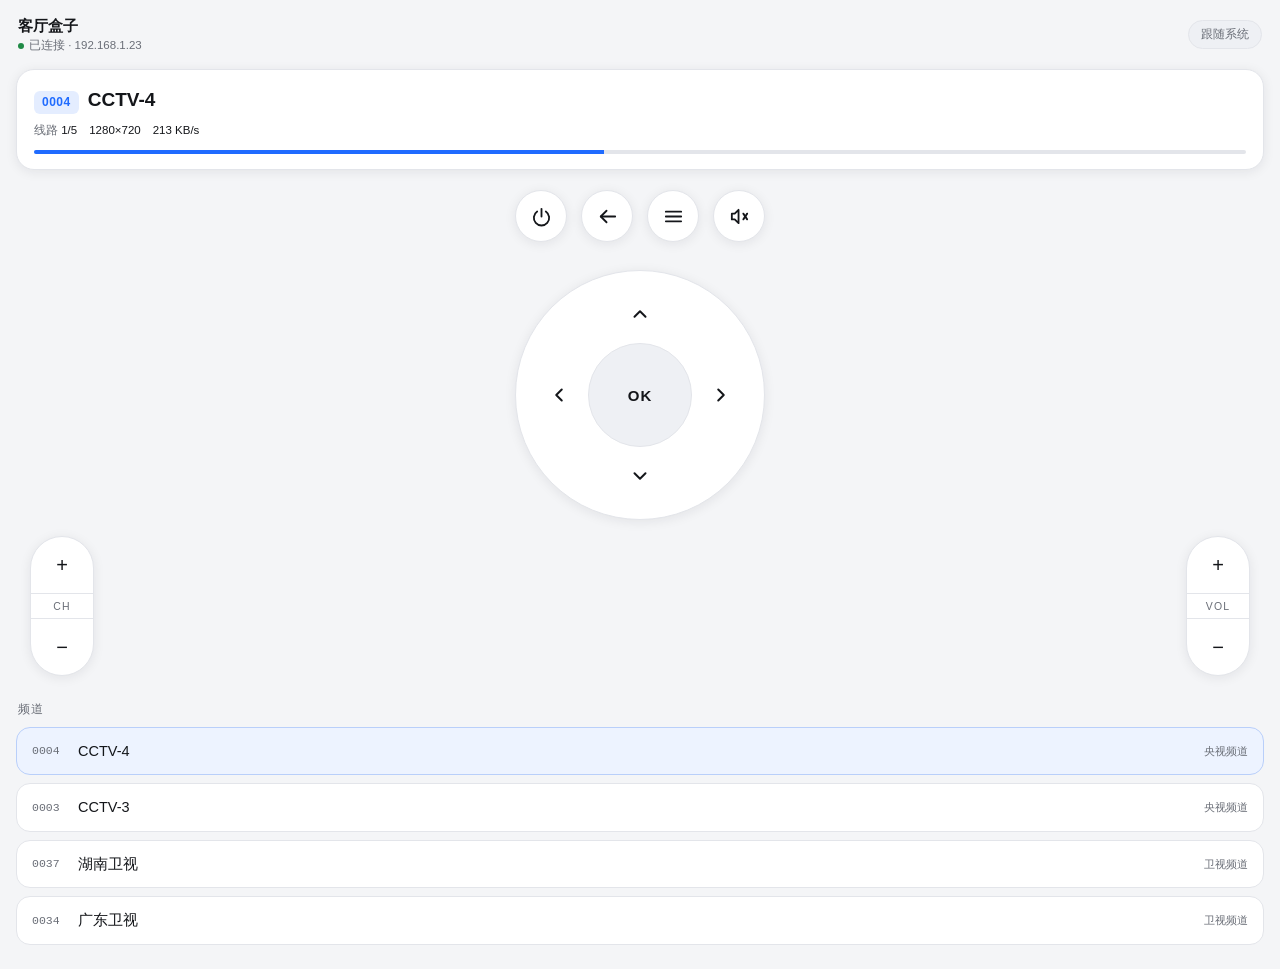
==== app/src/main/assets/remote/index.html @ 30838eb4 "fix: 修复有声音无画面 + 视频区点击收起/唤回面板" ====
<!DOCTYPE html>
<html lang="zh-CN">
<head>
<meta charset="utf-8">
<meta name="viewport" content="width=device-width,initial-scale=1,viewport-fit=cover">
<meta name="theme-color" content="#0B0B0C">
<title>MinTV 遥控</title>
<link rel="stylesheet" href="app.css">
<style>
  body{padding:0 0 calc(24px + env(safe-area-inset-bottom))}

  /* ---------- 顶栏 ---------- */
  .bar{display:flex;align-items:center;gap:10px;padding:14px 18px 10px}
  .bar .nm{font-size:15px;font-weight:600}
  .bar .st{display:flex;align-items:center;gap:5px;font-size:11.5px;color:var(--sub)}
  .bar .dot{width:6px;height:6px;border-radius:50%;background:var(--green)}
  .bar .theme{margin-left:auto;background:var(--card2);border:1px solid var(--line);
    color:var(--sub);border-radius:999px;padding:6px 12px;font-size:11.5px;font-family:inherit}

  /* ---------- 正在播放卡片 ---------- */
  .now{margin:4px 16px 18px;background:var(--card);border:1px solid var(--line);
    border-radius:18px;padding:15px 17px;box-shadow:var(--shadow)}
  .now .l1{display:flex;align-items:baseline;gap:9px}
  .now .no{font-size:12px;font-weight:700;letter-spacing:.5px;color:var(--blue);
    background:var(--blue-dim);padding:2px 8px;border-radius:6px}
  .now .cn{font-size:19px;font-weight:600}
  .now .meta{display:flex;gap:12px;margin-top:7px;font-size:11.5px;color:var(--sub)}
  .now .meta b{color:var(--text);font-weight:500}
  .now .bar2{height:4px;border-radius:2px;background:var(--line);margin-top:11px;overflow:hidden}
  .now .bar2 i{display:block;height:100%;background:var(--blue);width:47%}

  /* ---------- 圆形按钮通用 ---------- */
  .circle{background:var(--card);border:1px solid var(--line);border-radius:50%;
    display:flex;align-items:center;justify-content:center;color:var(--text);
    box-shadow:var(--shadow);transition:transform .09s ease, background .12s;
    -webkit-tap-highlight-color:transparent;padding:0}
  .circle:active{transform:scale(.93);background:var(--card2)}
  .circle svg{width:46%;height:46%;stroke:currentColor;fill:none;
    stroke-width:1.9;stroke-linecap:round;stroke-linejoin:round}

  /* 快捷行 */
  .quick{display:flex;gap:14px;justify-content:center;padding:2px 16px 6px}
  .quick .circle{width:52px;height:52px}

  /* ---------- 方向键 ---------- */
  .padwrap{display:flex;justify-content:center;margin:22px 0 10px}
  .pad{position:relative;width:250px;height:250px;border-radius:50%;
    background:var(--card);border:1px solid var(--line);box-shadow:var(--shadow)}
  .pad .dir{position:absolute;width:74px;height:74px;border:0;background:transparent;
    color:var(--text);display:flex;align-items:center;justify-content:center;padding:0;
    -webkit-tap-highlight-color:transparent;border-radius:22px}
  .pad .dir svg{width:22px;height:22px;stroke:currentColor;fill:none;
    stroke-width:2.2;stroke-linecap:round;stroke-linejoin:round}
  .pad .dir:active{background:var(--card2)}
  .pad .up{top:6px;left:50%;transform:translateX(-50%)}
  .pad .down{bottom:6px;left:50%;transform:translateX(-50%)}
  .pad .left{left:6px;top:50%;transform:translateY(-50%)}
  .pad .right{right:6px;top:50%;transform:translateY(-50%)}
  .pad .ok{position:absolute;left:50%;top:50%;transform:translate(-50%,-50%);
    width:104px;height:104px;border-radius:50%;border:1px solid var(--line);
    background:var(--card2);color:var(--text);font-size:15px;font-weight:600;
    letter-spacing:1px;font-family:inherit;-webkit-tap-highlight-color:transparent}
  .pad .ok:active{transform:translate(-50%,-50%) scale(.95);background:var(--active)}

  /* ---------- CH / VOL 长条 ---------- */
  .rockers{display:flex;justify-content:space-between;align-items:flex-end;
    padding:6px 30px 0}
  .rocker{width:64px;border-radius:34px;background:var(--card);
    border:1px solid var(--line);box-shadow:var(--shadow);overflow:hidden}
  .rocker button{width:100%;height:56px;border:0;background:transparent;color:var(--text);
    font-size:20px;font-family:inherit;-webkit-tap-highlight-color:transparent;
    display:flex;align-items:center;justify-content:center}
  .rocker button:active{background:var(--card2)}
  .rocker .lab{height:26px;display:flex;align-items:center;justify-content:center;
    font-size:10.5px;letter-spacing:1.2px;color:var(--sub);
    border-top:1px solid var(--line);border-bottom:1px solid var(--line)}

  /* ---------- 频道列表 ---------- */
  .list{display:flex;flex-direction:column;gap:8px;padding:0 16px;margin-top:6px}
  .row2{display:flex;align-items:center;gap:12px;background:var(--card);
    border:1px solid var(--line);border-radius:14px;padding:12px 15px;font-size:14.5px}
  .row2.on{border-color:var(--active-line);background:var(--active)}
  .row2 .n{font-size:11.5px;color:var(--sub);min-width:34px;font-family:ui-monospace,Menlo,monospace}
  .row2 .g{margin-left:auto;font-size:11px;color:var(--sub)}
</style>
</head>
<body>

<div class="bar">
  <div>
    <div class="nm">客厅盒子</div>
    <div class="st"><span class="dot"></span>已连接 · 192.168.1.23</div>
  </div>
  <button class="theme" data-theme-btn onclick="MintvTheme.cycle()">跟随系统</button>
</div>

<div class="now">
  <div class="l1">
    <span class="no">0004</span>
    <span class="cn">CCTV-4</span>
  </div>
  <div class="meta">
    <span>线路 <b>1/5</b></span>
    <span><b>1280×720</b></span>
    <span><b>213 KB/s</b></span>
  </div>
  <div class="bar2"><i></i></div>
</div>

<div class="quick">
  <button class="circle" data-k="POWER" aria-label="电源">
    <svg viewBox="0 0 24 24"><path d="M12 4v8"/><path d="M7.5 6.8a8 8 0 1 0 9 0"/></svg>
  </button>
  <button class="circle" data-k="BACK" aria-label="返回">
    <svg viewBox="0 0 24 24"><path d="M20 12H5"/><path d="M11 6l-6 6 6 6"/></svg>
  </button>
  <button class="circle" data-k="MENU" aria-label="菜单">
    <svg viewBox="0 0 24 24"><path d="M4 7h16"/><path d="M4 12h16"/><path d="M4 17h16"/></svg>
  </button>
  <button class="circle" data-k="MUTE" aria-label="静音">
    <svg viewBox="0 0 24 24"><path d="M4 9h3l4-4v14l-4-4H4z"/><path d="M16 9l4 6"/><path d="M20 9l-4 6"/></svg>
  </button>
</div>

<div class="padwrap">
  <div class="pad">
    <button class="dir up" data-k="UP" aria-label="上">
      <svg viewBox="0 0 24 24"><path d="M6 15l6-6 6 6"/></svg>
    </button>
    <button class="dir left" data-k="LEFT" aria-label="左">
      <svg viewBox="0 0 24 24"><path d="M15 6l-6 6 6 6"/></svg>
    </button>
    <button class="ok" data-k="OK">OK</button>
    <button class="dir right" data-k="RIGHT" aria-label="右">
      <svg viewBox="0 0 24 24"><path d="M9 6l6 6-6 6"/></svg>
    </button>
    <button class="dir down" data-k="DOWN" aria-label="下">
      <svg viewBox="0 0 24 24"><path d="M6 9l6 6 6-6"/></svg>
    </button>
  </div>
</div>

<div class="rockers">
  <div class="rocker">
    <button data-k="CH_UP">+</button>
    <div class="lab">CH</div>
    <button data-k="CH_DOWN">−</button>
  </div>
  <div class="rocker">
    <button data-k="VOL_UP">+</button>
    <div class="lab">VOL</div>
    <button data-k="VOL_DOWN">−</button>
  </div>
</div>

<div class="sec" style="padding:0 18px;margin-top:24px">频道</div>
<div class="list">
  <div class="row2 on"><span class="n">0004</span>CCTV-4<span class="g">央视频道</span></div>
  <div class="row2"><span class="n">0003</span>CCTV-3<span class="g">央视频道</span></div>
  <div class="row2"><span class="n">0037</span>湖南卫视<span class="g">卫视频道</span></div>
  <div class="row2"><span class="n">0034</span>广东卫视<span class="g">卫视频道</span></div>
</div>

<div class="toast" id="toast"></div>

<script src="theme.js"></script>
<script>
(function(){
  // 按键反馈
  var toast=document.getElementById('toast'), tid;
  document.querySelectorAll('[data-k]').forEach(function(el){
    el.addEventListener('click',function(){
      toast.textContent=el.dataset.k;
      toast.classList.add('show');
      clearTimeout(tid);
      tid=setTimeout(function(){toast.classList.remove('show');},1200);
    });
  });
})();
</script>
</body>
</html>
---- app/src/main/assets/remote/app.css ----
/* ---- 主题：默认深色，跟随系统，可手动覆盖 ---- */
  :root{
    --bg:#0B0B0C; --card:#17181B; --card2:#1F2125; --line:#2A2C31;
    --text:#EDEDEF; --sub:#8E8E93; --blue:#2F7BFF; --blue-dim:#1E3A6B;
    --green:#3FA85A; --amber:#FFA53D; --red:#E05A5A;
    --active:#16233A; --active-line:#2A4B85; --tag-live:#173627; --tag-live-fg:#6FD08A;
    --input:#101215; --save-fg:#fff;
    --shadow:0 2px 10px rgba(0,0,0,.45);
  }
  @media (prefers-color-scheme: light){
    :root:not([data-theme="dark"]){
      --bg:#F4F5F7; --card:#FFFFFF; --card2:#EEF0F4; --line:#E3E5EA;
      --text:#14161A; --sub:#6A6E77; --blue:#1F6BFF; --blue-dim:#E4EDFF;
      --green:#1F8A46; --amber:#B26A00; --red:#C0392B;
      --active:#EDF3FF; --active-line:#B9CFFA; --tag-live:#E4F6EB; --tag-live-fg:#1F8A46;
      --input:#F7F8FA; --save-fg:#fff;
    --shadow:0 2px 12px rgba(20,24,40,.08);
      --shadow:0 2px 12px rgba(20,24,40,.08);
    }
  }
  :root[data-theme="light"]{
    --bg:#F4F5F7; --card:#FFFFFF; --card2:#EEF0F4; --line:#E3E5EA;
    --text:#14161A; --sub:#6A6E77; --blue:#1F6BFF; --blue-dim:#E4EDFF;
    --green:#1F8A46; --amber:#B26A00; --red:#C0392B;
    --active:#EDF3FF; --active-line:#B9CFFA; --tag-live:#E4F6EB; --tag-live-fg:#1F8A46;
    --input:#F7F8FA; --save-fg:#fff;
    --shadow:0 2px 12px rgba(20,24,40,.08);
  }
  *{box-sizing:border-box;-webkit-tap-highlight-color:transparent}
  html,body{margin:0;background:var(--bg);color:var(--text);
    font:15px/1.55 -apple-system,BlinkMacSystemFont,"PingFang SC","Noto Sans CJK SC",sans-serif}
  body{padding:16px 14px calc(100px + env(safe-area-inset-bottom))}

  .hd{display:flex;align-items:center;gap:9px;margin-bottom:2px}
  .hd h1{font-size:17px;margin:0;font-weight:600}
  .dot{width:7px;height:7px;border-radius:50%;background:var(--green)}
  .ip{color:var(--sub);font-size:12px;margin:2px 0 18px 16px}

  .sec{font-size:12px;color:var(--sub);letter-spacing:.6px;
    margin:20px 0 8px;text-transform:uppercase;display:flex;
    justify-content:space-between;align-items:baseline}
  .sec b{color:var(--text);font-weight:500;letter-spacing:0;text-transform:none;font-size:12px}

  .sub-item{background:var(--card);border:1px solid var(--line);border-radius:13px;
    padding:13px 15px;margin-bottom:9px;position:relative}
  .sub-item.active{border-color:var(--active-line);background:var(--active)}
  .sub-item .top{display:flex;align-items:center;gap:8px}
  .sub-item .nm{font-size:15px;font-weight:600}
  .tag{font-size:10px;padding:2px 7px;border-radius:5px;background:var(--card2);
    color:var(--sub);letter-spacing:.4px}
  .tag.live{background:var(--tag-live);color:var(--tag-live-fg)}
  .sub-item .url{color:var(--sub);font-size:11.5px;word-break:break-all;margin-top:5px;
    font-family:ui-monospace,Menlo,monospace}
  .act{display:flex;gap:8px;margin-top:10px}
  .act button{flex:0 0 auto;background:var(--card2);border:1px solid var(--line);
    color:var(--text);border-radius:9px;padding:7px 14px;font-size:12.5px;font-family:inherit}
  .act button.primary{background:var(--blue-dim);border-color:var(--active-line);color:var(--blue)}
  .act button.danger{color:var(--red)}
  .act button:active{filter:brightness(.92)}

  .card{background:var(--card);border:1px solid var(--line);border-radius:13px;padding:14px}
  label{display:block;font-size:12px;color:var(--sub);margin:12px 0 6px}
  label:first-child{margin-top:0}
  input,textarea,select{width:100%;background:var(--input);border:1px solid var(--line);
    border-radius:10px;color:var(--text);padding:11px 12px;font-size:14px;
    font-family:inherit;outline:none}
  input:focus,textarea:focus,select:focus{border-color:var(--blue)}
  textarea{min-height:78px;resize:vertical;
    font-family:ui-monospace,Menlo,monospace;font-size:13px}

  .row{display:flex;gap:10px}.row>*{flex:1}

  .sw{display:flex;justify-content:space-between;align-items:center;
    padding:11px 0;border-bottom:1px solid var(--line);font-size:14px}
  .sw:last-child{border-bottom:0}
  .toggle{width:46px;height:27px;border-radius:14px;background:var(--line);position:relative;
    transition:.18s;flex:0 0 auto}
  .toggle::after{content:"";position:absolute;width:21px;height:21px;border-radius:50%;
    background:#fff;top:3px;left:3px;transition:.18s}
  .toggle.on{background:var(--green)}
  .toggle.on::after{left:22px}

  .save{position:fixed;left:14px;right:14px;
    bottom:calc(16px + env(safe-area-inset-bottom));
    background:var(--blue);color:#fff;border:0;border-radius:13px;
    padding:15px;font-size:15.5px;font-weight:600;font-family:inherit;
    box-shadow:0 6px 24px rgba(47,123,255,.30)}
  .save:active{filter:brightness(.92)}
  .toast{position:fixed;left:50%;bottom:calc(86px + env(safe-area-inset-bottom));
    transform:translateX(-50%) translateY(16px);background:var(--card2);
    border:1px solid var(--line);padding:10px 18px;border-radius:999px;
    font-size:13px;opacity:0;pointer-events:none;transition:.22s}
  .toast.show{opacity:1;transform:translateX(-50%) translateY(0)}
  .hint{font-size:11.5px;color:var(--sub);margin-top:8px}
  .themebtn{margin-left:auto;background:var(--card2);border:1px solid var(--line);
    color:var(--sub);border-radius:999px;padding:6px 12px;font-size:11.5px;
    font-family:inherit}
  .themebtn:active{filter:brightness(.94)}
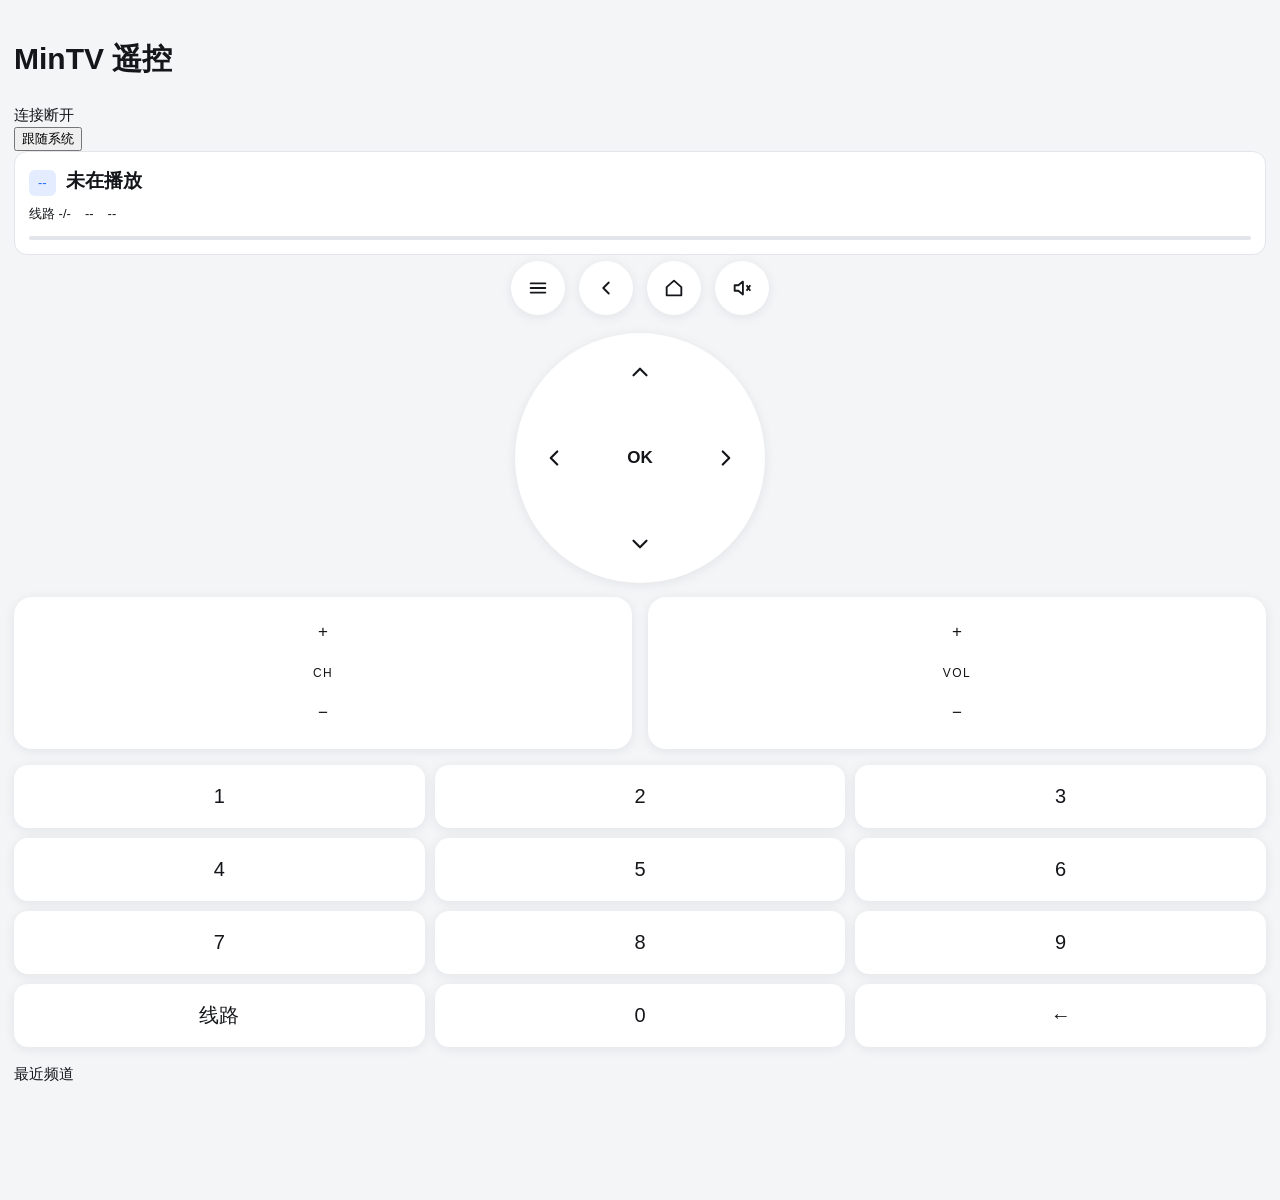
==== commit 13d18c66: "fix: 修复有声音无画面 + 视频区点击收起/唤回面板" ====
--- a/app/src/main/assets/remote/index.html
+++ b/app/src/main/assets/remote/index.html
@@ -3,180 +3,207 @@
 <head>
 <meta charset="utf-8">
 <meta name="viewport" content="width=device-width,initial-scale=1,viewport-fit=cover">
-<meta name="theme-color" content="#0B0B0C">
 <title>MinTV 遥控</title>
 <link rel="stylesheet" href="app.css">
 <style>
-  body{padding:0 0 calc(24px + env(safe-area-inset-bottom))}
-
-  /* ---------- 顶栏 ---------- */
-  .bar{display:flex;align-items:center;gap:10px;padding:14px 18px 10px}
-  .bar .nm{font-size:15px;font-weight:600}
-  .bar .st{display:flex;align-items:center;gap:5px;font-size:11.5px;color:var(--sub)}
-  .bar .dot{width:6px;height:6px;border-radius:50%;background:var(--green)}
-  .bar .theme{margin-left:auto;background:var(--card2);border:1px solid var(--line);
-    color:var(--sub);border-radius:999px;padding:6px 12px;font-size:11.5px;font-family:inherit}
-
-  /* ---------- 正在播放卡片 ---------- */
-  .now{margin:4px 16px 18px;background:var(--card);border:1px solid var(--line);
-    border-radius:18px;padding:15px 17px;box-shadow:var(--shadow)}
-  .now .l1{display:flex;align-items:baseline;gap:9px}
-  .now .no{font-size:12px;font-weight:700;letter-spacing:.5px;color:var(--blue);
-    background:var(--blue-dim);padding:2px 8px;border-radius:6px}
-  .now .cn{font-size:19px;font-weight:600}
-  .now .meta{display:flex;gap:12px;margin-top:7px;font-size:11.5px;color:var(--sub)}
-  .now .meta b{color:var(--text);font-weight:500}
-  .now .bar2{height:4px;border-radius:2px;background:var(--line);margin-top:11px;overflow:hidden}
-  .now .bar2 i{display:block;height:100%;background:var(--blue);width:47%}
-
-  /* ---------- 圆形按钮通用 ---------- */
-  .circle{background:var(--card);border:1px solid var(--line);border-radius:50%;
-    display:flex;align-items:center;justify-content:center;color:var(--text);
-    box-shadow:var(--shadow);transition:transform .09s ease, background .12s;
-    -webkit-tap-highlight-color:transparent;padding:0}
-  .circle:active{transform:scale(.93);background:var(--card2)}
-  .circle svg{width:46%;height:46%;stroke:currentColor;fill:none;
-    stroke-width:1.9;stroke-linecap:round;stroke-linejoin:round}
-
-  /* 快捷行 */
-  .quick{display:flex;gap:14px;justify-content:center;padding:2px 16px 6px}
-  .quick .circle{width:52px;height:52px}
-
-  /* ---------- 方向键 ---------- */
-  .padwrap{display:flex;justify-content:center;margin:22px 0 10px}
-  .pad{position:relative;width:250px;height:250px;border-radius:50%;
-    background:var(--card);border:1px solid var(--line);box-shadow:var(--shadow)}
-  .pad .dir{position:absolute;width:74px;height:74px;border:0;background:transparent;
-    color:var(--text);display:flex;align-items:center;justify-content:center;padding:0;
-    -webkit-tap-highlight-color:transparent;border-radius:22px}
-  .pad .dir svg{width:22px;height:22px;stroke:currentColor;fill:none;
-    stroke-width:2.2;stroke-linecap:round;stroke-linejoin:round}
-  .pad .dir:active{background:var(--card2)}
-  .pad .up{top:6px;left:50%;transform:translateX(-50%)}
-  .pad .down{bottom:6px;left:50%;transform:translateX(-50%)}
-  .pad .left{left:6px;top:50%;transform:translateY(-50%)}
-  .pad .right{right:6px;top:50%;transform:translateY(-50%)}
-  .pad .ok{position:absolute;left:50%;top:50%;transform:translate(-50%,-50%);
-    width:104px;height:104px;border-radius:50%;border:1px solid var(--line);
-    background:var(--card2);color:var(--text);font-size:15px;font-weight:600;
-    letter-spacing:1px;font-family:inherit;-webkit-tap-highlight-color:transparent}
-  .pad .ok:active{transform:translate(-50%,-50%) scale(.95);background:var(--active)}
-
-  /* ---------- CH / VOL 长条 ---------- */
-  .rockers{display:flex;justify-content:space-between;align-items:flex-end;
-    padding:6px 30px 0}
-  .rocker{width:64px;border-radius:34px;background:var(--card);
-    border:1px solid var(--line);box-shadow:var(--shadow);overflow:hidden}
-  .rocker button{width:100%;height:56px;border:0;background:transparent;color:var(--text);
-    font-size:20px;font-family:inherit;-webkit-tap-highlight-color:transparent;
-    display:flex;align-items:center;justify-content:center}
-  .rocker button:active{background:var(--card2)}
-  .rocker .lab{height:26px;display:flex;align-items:center;justify-content:center;
-    font-size:10.5px;letter-spacing:1.2px;color:var(--sub);
-    border-top:1px solid var(--line);border-bottom:1px solid var(--line)}
-
-  /* ---------- 频道列表 ---------- */
-  .list{display:flex;flex-direction:column;gap:8px;padding:0 16px;margin-top:6px}
-  .row2{display:flex;align-items:center;gap:12px;background:var(--card);
-    border:1px solid var(--line);border-radius:14px;padding:12px 15px;font-size:14.5px}
-  .row2.on{border-color:var(--active-line);background:var(--active)}
-  .row2 .n{font-size:11.5px;color:var(--sub);min-width:34px;font-family:ui-monospace,Menlo,monospace}
-  .row2 .g{margin-left:auto;font-size:11px;color:var(--sub)}
+  .pad{position:relative;width:250px;height:250px;margin:18px auto 8px;
+       border-radius:50%;background:var(--card);box-shadow:var(--shadow)}
+  .pad .btn{position:absolute;display:flex;align-items:center;justify-content:center;
+       width:78px;height:78px;border-radius:50%;color:var(--text)}
+  .pad .btn:active{background:var(--hover)}
+  .pad .up{left:86px;top:0}.pad .down{left:86px;bottom:0}
+  .pad .left{left:0;top:86px}.pad .right{right:0;top:86px}
+  .pad .ok{left:78px;top:78px;width:94px;height:94px;border-radius:50%;
+       background:var(--hover);font-size:17px;font-weight:600}
+  .pad svg{width:26px;height:26px}
+  .pair{display:flex;gap:16px;margin-top:14px}
+  .pair .col{flex:1;background:var(--card);border-radius:18px;box-shadow:var(--shadow);
+       display:flex;flex-direction:column;align-items:center;padding:8px 0}
+  .pair .col .k{width:100%;padding:14px 0;text-align:center;font-size:17px;color:var(--text)}
+  .pair .col .k:active{background:var(--hover)}
+  .pair .col .lbl{font-size:12px;color:var(--muted);letter-spacing:.12em;padding:4px 0}
+  .digit{display:grid;grid-template-columns:repeat(3,1fr);gap:10px;margin-top:16px}
+  .digit .d{background:var(--card);border-radius:14px;padding:16px 0;text-align:center;
+       font-size:20px;color:var(--text);box-shadow:var(--shadow)}
+  .digit .d:active{background:var(--hover)}
+  .quick{display:flex;gap:14px;justify-content:center;margin-top:6px}
+  .quick .q{width:54px;height:54px;border-radius:50%;background:var(--card);
+       display:flex;align-items:center;justify-content:center;color:var(--text);
+       box-shadow:var(--shadow)}
+  .quick .q:active{transform:scale(.93)}
+  .quick svg{width:22px;height:22px}
+  .nowplaying .t{display:flex;align-items:baseline;gap:10px}
+  .nowplaying .no{font-size:13px;padding:3px 9px;border-radius:6px;
+       background:var(--blue-dim);color:var(--blue);font-variant-numeric:tabular-nums}
+  .nowplaying .nm{font-size:19px;font-weight:600;color:var(--text)}
+  .meta{display:flex;gap:14px;margin-top:8px;font-size:13px;color:var(--muted)}
+  .bar{height:4px;border-radius:2px;background:var(--line);margin-top:12px;overflow:hidden}
+  .bar i{display:block;height:100%;background:var(--blue);width:0;transition:width .4s}
+  .toast{position:fixed;left:50%;bottom:38px;transform:translateX(-50%);
+       background:rgba(20,20,24,.92);color:#fff;font-size:14px;padding:9px 18px;
+       border-radius:20px;opacity:0;pointer-events:none;transition:opacity .2s;z-index:9}
+  .toast.on{opacity:1}
 </style>
 </head>
 <body>
 
-<div class="bar">
-  <div>
-    <div class="nm">客厅盒子</div>
-    <div class="st"><span class="dot"></span>已连接 · 192.168.1.23</div>
+<div class="head">
+  <div class="grow">
+    <h1>MinTV 遥控</h1>
+    <div class="sub"><span class="dot" id="dot"></span><span id="conn">连接中…</span></div>
   </div>
   <button class="theme" data-theme-btn onclick="MintvTheme.cycle()">跟随系统</button>
 </div>
 
-<div class="now">
-  <div class="l1">
-    <span class="no">0004</span>
-    <span class="cn">CCTV-4</span>
-  </div>
+<div class="card nowplaying">
+  <div class="t"><span class="no" id="no">--</span><span class="nm" id="nm">未在播放</span></div>
   <div class="meta">
-    <span>线路 <b>1/5</b></span>
-    <span><b>1280×720</b></span>
-    <span><b>213 KB/s</b></span>
-  </div>
-  <div class="bar2"><i></i></div>
+    <span id="line">线路 -/-</span><span id="res">--</span><span id="spd">--</span>
+  </div>
+  <div class="bar"><i id="prog"></i></div>
 </div>
 
 <div class="quick">
-  <button class="circle" data-k="POWER" aria-label="电源">
-    <svg viewBox="0 0 24 24"><path d="M12 4v8"/><path d="M7.5 6.8a8 8 0 1 0 9 0"/></svg>
-  </button>
-  <button class="circle" data-k="BACK" aria-label="返回">
-    <svg viewBox="0 0 24 24"><path d="M20 12H5"/><path d="M11 6l-6 6 6 6"/></svg>
-  </button>
-  <button class="circle" data-k="MENU" aria-label="菜单">
-    <svg viewBox="0 0 24 24"><path d="M4 7h16"/><path d="M4 12h16"/><path d="M4 17h16"/></svg>
-  </button>
-  <button class="circle" data-k="MUTE" aria-label="静音">
-    <svg viewBox="0 0 24 24"><path d="M4 9h3l4-4v14l-4-4H4z"/><path d="M16 9l4 6"/><path d="M20 9l-4 6"/></svg>
-  </button>
-</div>
-
-<div class="padwrap">
-  <div class="pad">
-    <button class="dir up" data-k="UP" aria-label="上">
-      <svg viewBox="0 0 24 24"><path d="M6 15l6-6 6 6"/></svg>
-    </button>
-    <button class="dir left" data-k="LEFT" aria-label="左">
-      <svg viewBox="0 0 24 24"><path d="M15 6l-6 6 6 6"/></svg>
-    </button>
-    <button class="ok" data-k="OK">OK</button>
-    <button class="dir right" data-k="RIGHT" aria-label="右">
-      <svg viewBox="0 0 24 24"><path d="M9 6l6 6-6 6"/></svg>
-    </button>
-    <button class="dir down" data-k="DOWN" aria-label="下">
-      <svg viewBox="0 0 24 24"><path d="M6 9l6 6 6-6"/></svg>
-    </button>
-  </div>
-</div>
-
-<div class="rockers">
-  <div class="rocker">
-    <button data-k="CH_UP">+</button>
-    <div class="lab">CH</div>
-    <button data-k="CH_DOWN">−</button>
-  </div>
-  <div class="rocker">
-    <button data-k="VOL_UP">+</button>
-    <div class="lab">VOL</div>
-    <button data-k="VOL_DOWN">−</button>
-  </div>
-</div>
-
-<div class="sec" style="padding:0 18px;margin-top:24px">频道</div>
-<div class="list">
-  <div class="row2 on"><span class="n">0004</span>CCTV-4<span class="g">央视频道</span></div>
-  <div class="row2"><span class="n">0003</span>CCTV-3<span class="g">央视频道</span></div>
-  <div class="row2"><span class="n">0037</span>湖南卫视<span class="g">卫视频道</span></div>
-  <div class="row2"><span class="n">0034</span>广东卫视<span class="g">卫视频道</span></div>
-</div>
+  <div class="q" onclick="cmd('MENU')" title="菜单">
+    <svg viewBox="0 0 24 24" fill="none" stroke="currentColor" stroke-width="2" stroke-linecap="round"><path d="M4 7h16M4 12h16M4 17h16"/></svg>
+  </div>
+  <div class="q" onclick="cmd('BACK')" title="返回">
+    <svg viewBox="0 0 24 24" fill="none" stroke="currentColor" stroke-width="2" stroke-linecap="round" stroke-linejoin="round"><path d="M15 6l-6 6 6 6"/></svg>
+  </div>
+  <div class="q" onclick="cmd('HOME')" title="主页">
+    <svg viewBox="0 0 24 24" fill="none" stroke="currentColor" stroke-width="2" stroke-linejoin="round"><path d="M4 11l8-7 8 7v9H4z"/></svg>
+  </div>
+  <div class="q" onclick="cmd('MUTE')" title="静音">
+    <svg viewBox="0 0 24 24" fill="none" stroke="currentColor" stroke-width="2" stroke-linejoin="round"><path d="M4 9v6h4l5 4V5L8 9z"/><path d="M17 9l4 6M21 9l-4 6"/></svg>
+  </div>
+</div>
+
+<div class="pad">
+  <div class="btn up" onclick="cmd('UP')">
+    <svg viewBox="0 0 24 24" fill="none" stroke="currentColor" stroke-width="2" stroke-linecap="round" stroke-linejoin="round"><path d="M6 15l6-6 6 6"/></svg>
+  </div>
+  <div class="btn down" onclick="cmd('DOWN')">
+    <svg viewBox="0 0 24 24" fill="none" stroke="currentColor" stroke-width="2" stroke-linecap="round" stroke-linejoin="round"><path d="M6 9l6 6 6-6"/></svg>
+  </div>
+  <div class="btn left" onclick="cmd('LEFT')">
+    <svg viewBox="0 0 24 24" fill="none" stroke="currentColor" stroke-width="2" stroke-linecap="round" stroke-linejoin="round"><path d="M15 6l-6 6 6 6"/></svg>
+  </div>
+  <div class="btn right" onclick="cmd('RIGHT')">
+    <svg viewBox="0 0 24 24" fill="none" stroke="currentColor" stroke-width="2" stroke-linecap="round" stroke-linejoin="round"><path d="M9 6l6 6-6 6"/></svg>
+  </div>
+  <div class="btn ok" onclick="cmd('OK')">OK</div>
+</div>
+
+<div class="pair">
+  <div class="col">
+    <div class="k" onclick="cmd('CH_UP')">+</div>
+    <div class="lbl">CH</div>
+    <div class="k" onclick="cmd('CH_DOWN')">−</div>
+  </div>
+  <div class="col">
+    <div class="k" onclick="cmd('VOL_UP')">+</div>
+    <div class="lbl">VOL</div>
+    <div class="k" onclick="cmd('VOL_DOWN')">−</div>
+  </div>
+</div>
+
+<div class="digit">
+  <div class="d" onclick="digit('1')">1</div><div class="d" onclick="digit('2')">2</div><div class="d" onclick="digit('3')">3</div>
+  <div class="d" onclick="digit('4')">4</div><div class="d" onclick="digit('5')">5</div><div class="d" onclick="digit('6')">6</div>
+  <div class="d" onclick="digit('7')">7</div><div class="d" onclick="digit('8')">8</div><div class="d" onclick="digit('9')">9</div>
+  <div class="d" onclick="cmd('LINE')">线路</div><div class="d" onclick="digit('0')">0</div><div class="d" onclick="digitDel()">←</div>
+</div>
+
+<p class="sect">最近频道</p>
+<div class="list" id="chans"></div>
 
 <div class="toast" id="toast"></div>
 
 <script src="theme.js"></script>
 <script>
-(function(){
-  // 按键反馈
-  var toast=document.getElementById('toast'), tid;
-  document.querySelectorAll('[data-k]').forEach(function(el){
-    el.addEventListener('click',function(){
-      toast.textContent=el.dataset.k;
-      toast.classList.add('show');
-      clearTimeout(tid);
-      tid=setTimeout(function(){toast.classList.remove('show');},1200);
-    });
+var buf = '';
+var timer = null;
+
+function toast(s) {
+  var t = document.getElementById('toast');
+  t.textContent = s; t.classList.add('on');
+  clearTimeout(t._h); t._h = setTimeout(function () { t.classList.remove('on'); }, 1500);
+}
+
+function cmd(type, value) {
+  MintvApi.cmd(type, value).then(function (r) {
+    if (!r || r.ok === false) toast((r && r.msg) || '操作失败');
+    setTimeout(refresh, 260);
+  }).catch(function () { toast('盒子没有响应'); });
+}
+
+// 数字键：在本地累计，1.2 秒不发就一起提交
+function digit(d) {
+  buf += d;
+  document.getElementById('no').textContent = buf;
+  clearTimeout(timer);
+  timer = setTimeout(flushDigit, 1200);
+}
+function digitDel() {
+  buf = buf.slice(0, -1);
+  document.getElementById('no').textContent = buf || '--';
+  clearTimeout(timer);
+  if (buf) timer = setTimeout(flushDigit, 1200);
+}
+function flushDigit() {
+  if (!buf) return;
+  var v = buf; buf = '';
+  MintvApi.cmd('DIGIT', v).then(function () { setTimeout(refresh, 500); });
+}
+
+function refresh() {
+  MintvApi.state().then(function (s) {
+    if (!s) return;
+    document.getElementById('dot').className = 'dot ok';
+    document.getElementById('conn').textContent =
+        '已连接 · ' + (s.ip || '') + (s.port ? ':' + s.port : '');
+
+    var ch = s.ch || {};
+    document.getElementById('no').textContent = ch.no || '--';
+    document.getElementById('nm').textContent = ch.name || '未在播放';
+
+    var line = s.line || {};
+    document.getElementById('line').textContent =
+        '线路 ' + (line.cur || '-') + '/' + (line.total || '-');
+
+    var v = s.video || {};
+    document.getElementById('res').textContent = v.res || '--';
+    document.getElementById('spd').textContent = s.speed || '--';
+
+    var pg = s.program || {};
+    var pct = Math.round((pg.progress || 0) * 100);
+    document.getElementById('prog').style.width = pct + '%';
+  }).catch(function () {
+    document.getElementById('dot').className = 'dot';
+    document.getElementById('conn').textContent = '连接断开';
   });
-})();
+}
+
+function renderChans(list) {
+  var box = document.getElementById('chans');
+  if (!list || !list.length) {
+    box.innerHTML = '<div class="empty">盒子还没有加载频道</div>';
+    return;
+  }
+  box.innerHTML = list.map(function (c, i) {
+    return '<div class="item' + (i === 0 ? ' on' : '') + '" onclick="cmd(\'DIGIT\',\'' +
+        String(c.no).replace(/^0+/, '') + '\')">' +
+        '<span class="n">' + c.no + '</span><span class="grow">' + c.name + '</span>' +
+        '<span class="n">' + (c.group || '') + '</span></div>';
+  }).join('');
+}
+
+// 状态每秒刷一次；切后台自动停
+MintvPoll(refresh, 1000);
+// 频道列表变化不频繁，10 秒一次就够
+MintvPoll(function () {
+  MintvApi.state().then(function (s) { if (s && s.recent) renderChans(s.recent); });
+}, 10000);
 </script>
 </body>
 </html>
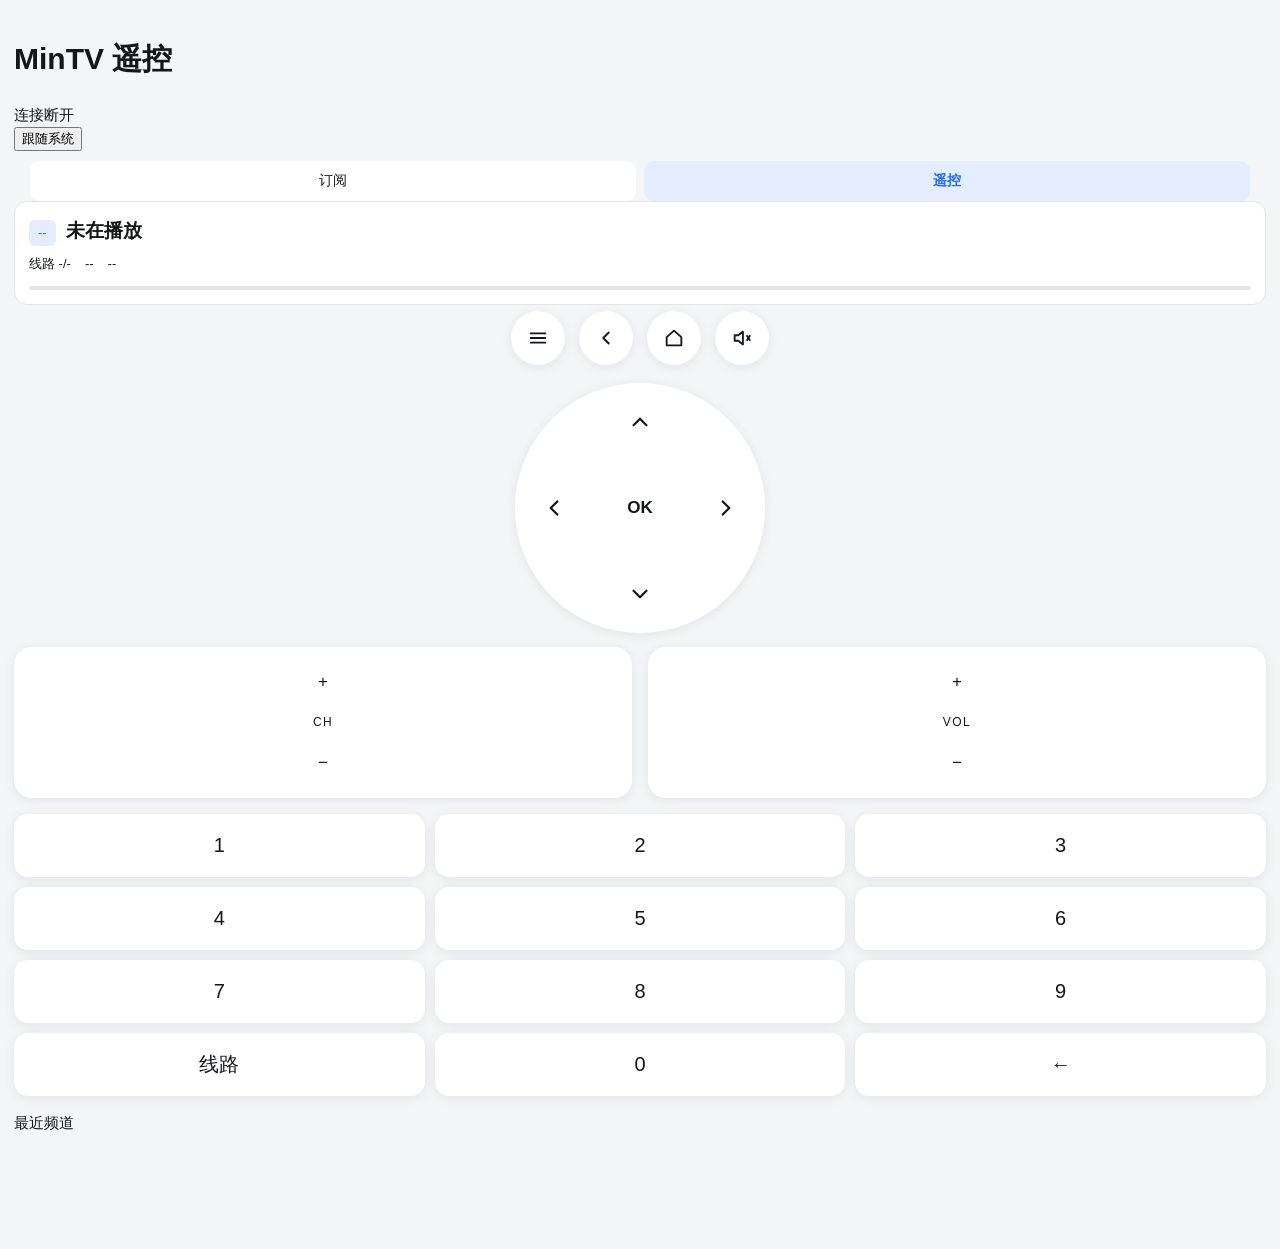
==== commit af4ed056: "fix: 修复有声音无画面 + 视频区点击收起/唤回面板" ====
--- a/app/src/main/assets/remote/index.html
+++ b/app/src/main/assets/remote/index.html
@@ -54,6 +54,9 @@
   </div>
   <button class="theme" data-theme-btn onclick="MintvTheme.cycle()">跟随系统</button>
 </div>
+<div class="navtabs">
+  <a href="subs">订阅</a><a class="on">遥控</a>
+</div>
 
 <div class="card nowplaying">
   <div class="t"><span class="no" id="no">--</span><span class="nm" id="nm">未在播放</span></div>
--- a/app/src/main/assets/remote/app.css
+++ b/app/src/main/assets/remote/app.css
@@ -96,3 +96,9 @@
     color:var(--sub);border-radius:999px;padding:6px 12px;font-size:11.5px;
     font-family:inherit}
   .themebtn:active{filter:brightness(.94)}
+
+/* 页面顶部导航：订阅 / 遥控 */
+.navtabs{display:flex;gap:8px;padding:10px 16px 0}
+.navtabs a{flex:1;text-align:center;padding:9px 0;border-radius:10px;font-size:14px;
+  color:var(--muted);text-decoration:none;background:var(--card)}
+.navtabs a.on{background:var(--blue-dim);color:var(--blue);font-weight:600}
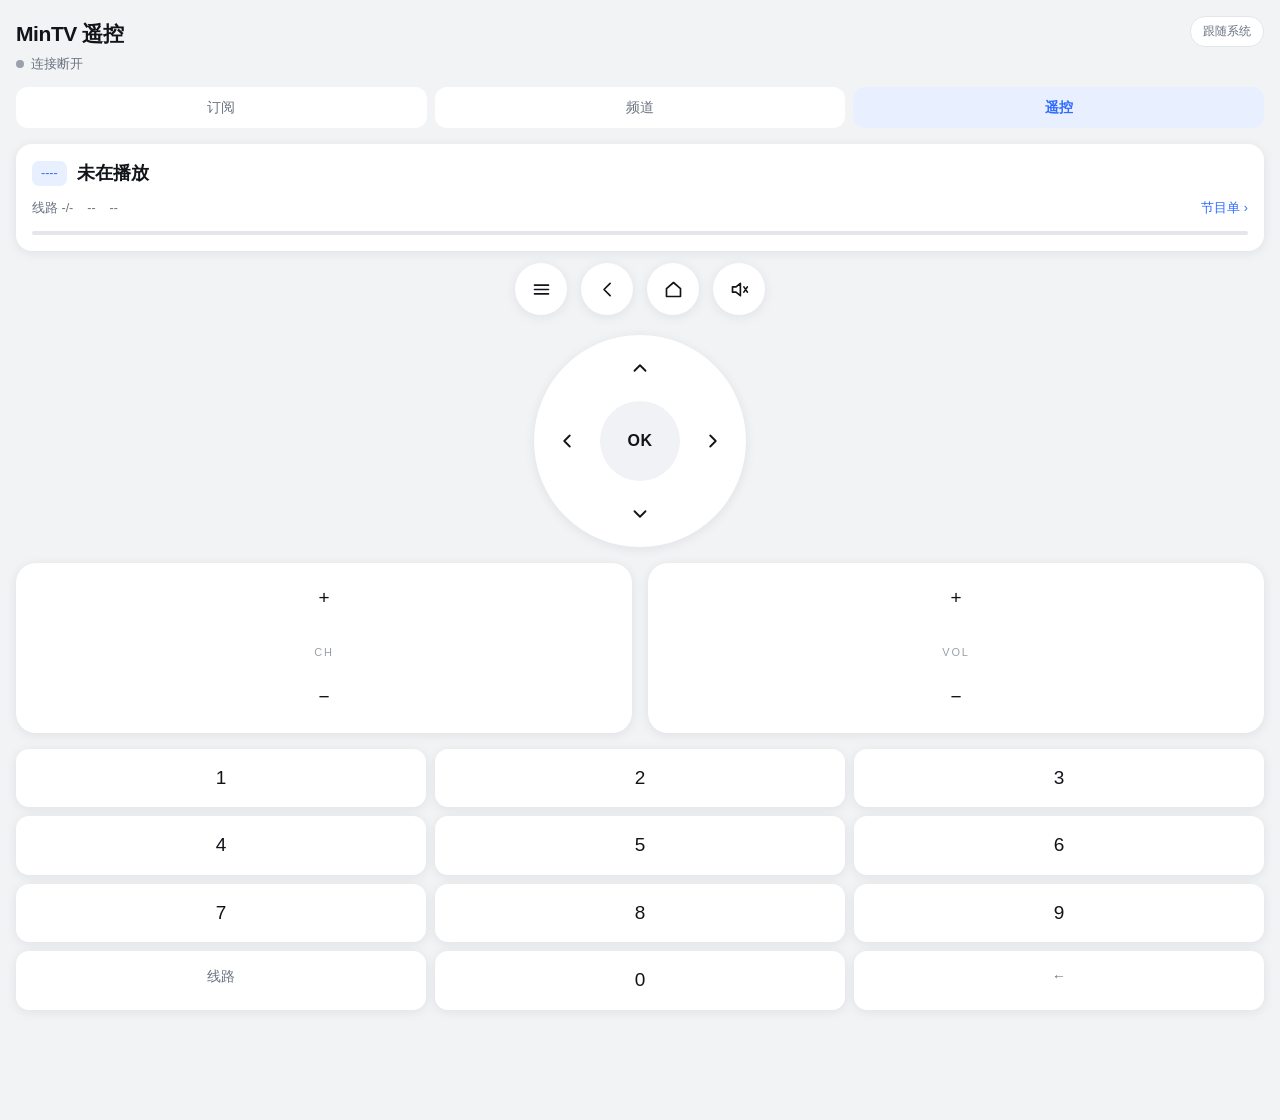
==== commit 30758739: "fix: 修复有声音无画面 + 视频区点击收起/唤回面板" ====
--- a/app/src/main/assets/remote/index.html
+++ b/app/src/main/assets/remote/index.html
@@ -3,46 +3,72 @@
 <head>
 <meta charset="utf-8">
 <meta name="viewport" content="width=device-width,initial-scale=1,viewport-fit=cover">
-<title>MinTV 遥控</title>
+<title>MinTV · 遥控</title>
 <link rel="stylesheet" href="app.css">
 <style>
-  .pad{position:relative;width:250px;height:250px;margin:18px auto 8px;
-       border-radius:50%;background:var(--card);box-shadow:var(--shadow)}
+  /* ---- 正在播放 ---- */
+  .np{display:flex;align-items:center;gap:10px;margin-bottom:12px}
+  .np .no{font-size:12.5px;padding:3px 9px;border-radius:7px;
+    background:var(--blue-dim);color:var(--blue);font-variant-numeric:tabular-nums}
+  .np .nm{font-size:18px;font-weight:650;color:var(--text);flex:1;min-width:0;
+    white-space:nowrap;overflow:hidden;text-overflow:ellipsis}
+  .meta{display:flex;gap:14px;font-size:12.5px;color:var(--muted);
+    font-variant-numeric:tabular-nums}
+  .bar{height:4px;border-radius:2px;background:var(--line);margin-top:13px;overflow:hidden}
+  .bar i{display:block;height:100%;background:var(--blue);width:0;transition:width .5s}
+
+  /* ---- 快捷圆钮 ---- */
+  .quick{display:flex;justify-content:center;gap:14px;margin-bottom:4px}
+  .quick .q{width:52px;height:52px;border-radius:50%;background:var(--card);
+    display:flex;align-items:center;justify-content:center;color:var(--text);
+    box-shadow:var(--shadow);transition:transform .12s,background .12s}
+  .quick .q:active{transform:scale(.92);background:var(--hover)}
+  .quick svg{width:21px;height:21px;stroke-width:1.9}
+
+  /* ---- 方向盘 ---- */
+  .pad{position:relative;width:212px;height:212px;margin:20px auto 8px;
+    border-radius:50%;background:var(--card);box-shadow:var(--shadow)}
   .pad .btn{position:absolute;display:flex;align-items:center;justify-content:center;
-       width:78px;height:78px;border-radius:50%;color:var(--text)}
+    width:66px;height:66px;border-radius:50%;color:var(--text);transition:background .12s}
   .pad .btn:active{background:var(--hover)}
-  .pad .up{left:86px;top:0}.pad .down{left:86px;bottom:0}
-  .pad .left{left:0;top:86px}.pad .right{right:0;top:86px}
-  .pad .ok{left:78px;top:78px;width:94px;height:94px;border-radius:50%;
-       background:var(--hover);font-size:17px;font-weight:600}
-  .pad svg{width:26px;height:26px}
-  .pair{display:flex;gap:16px;margin-top:14px}
-  .pair .col{flex:1;background:var(--card);border-radius:18px;box-shadow:var(--shadow);
-       display:flex;flex-direction:column;align-items:center;padding:8px 0}
-  .pair .col .k{width:100%;padding:14px 0;text-align:center;font-size:17px;color:var(--text)}
-  .pair .col .k:active{background:var(--hover)}
-  .pair .col .lbl{font-size:12px;color:var(--muted);letter-spacing:.12em;padding:4px 0}
-  .digit{display:grid;grid-template-columns:repeat(3,1fr);gap:10px;margin-top:16px}
-  .digit .d{background:var(--card);border-radius:14px;padding:16px 0;text-align:center;
-       font-size:20px;color:var(--text);box-shadow:var(--shadow)}
-  .digit .d:active{background:var(--hover)}
-  .quick{display:flex;gap:14px;justify-content:center;margin-top:6px}
-  .quick .q{width:54px;height:54px;border-radius:50%;background:var(--card);
-       display:flex;align-items:center;justify-content:center;color:var(--text);
-       box-shadow:var(--shadow)}
-  .quick .q:active{transform:scale(.93)}
-  .quick svg{width:22px;height:22px}
-  .nowplaying .t{display:flex;align-items:baseline;gap:10px}
-  .nowplaying .no{font-size:13px;padding:3px 9px;border-radius:6px;
-       background:var(--blue-dim);color:var(--blue);font-variant-numeric:tabular-nums}
-  .nowplaying .nm{font-size:19px;font-weight:600;color:var(--text)}
-  .meta{display:flex;gap:14px;margin-top:8px;font-size:13px;color:var(--muted)}
-  .bar{height:4px;border-radius:2px;background:var(--line);margin-top:12px;overflow:hidden}
-  .bar i{display:block;height:100%;background:var(--blue);width:0;transition:width .4s}
-  .toast{position:fixed;left:50%;bottom:38px;transform:translateX(-50%);
-       background:rgba(20,20,24,.92);color:#fff;font-size:14px;padding:9px 18px;
-       border-radius:20px;opacity:0;pointer-events:none;transition:opacity .2s;z-index:9}
-  .toast.on{opacity:1}
+  .pad .up{left:73px;top:0}   .pad .down{left:73px;bottom:0}
+  .pad .left{left:0;top:73px} .pad .right{right:0;top:73px}
+  .pad .ok{left:66px;top:66px;width:80px;height:80px;border-radius:50%;
+    background:var(--hover);font-size:16px;font-weight:650;letter-spacing:.03em}
+  .pad .ok:active{background:var(--blue-dim);color:var(--blue)}
+  .pad svg{width:22px;height:22px;stroke-width:2}
+
+  /* ---- 摇杆（频道 / 音量）---- */
+  .pair{display:flex;gap:16px;margin-top:16px}
+  .pair .col{flex:1;background:var(--card);border-radius:20px;
+    box-shadow:var(--shadow);display:flex;flex-direction:column;
+    align-items:center;padding:6px 0}
+  .pair .k{width:100%;padding:15px 0;text-align:center;font-size:19px;
+    color:var(--text);transition:background .12s}
+  .pair .k:active{background:var(--hover)}
+  .pair .lbl{font-size:11px;color:var(--dim);letter-spacing:.16em;padding:2px 0}
+
+  /* ---- 数字键盘 ---- */
+  .digit{display:grid;grid-template-columns:repeat(3,1fr);gap:9px;margin-top:16px}
+  .digit .d{background:var(--card);border-radius:13px;padding:15px 0;
+    text-align:center;font-size:19px;color:var(--text);box-shadow:var(--shadow);
+    transition:background .12s,transform .12s;font-variant-numeric:tabular-nums}
+  .digit .d:active{background:var(--hover);transform:scale(.96)}
+  .digit .d.fn{font-size:14px;color:var(--muted)}
+  .card.tap{cursor:pointer}
+  .card.tap:active{background:var(--hover)}
+  .chev{font-size:12.5px;color:var(--blue)}
+  .dim{color:var(--dim);font-size:12px}
+  .prog{display:flex;align-items:center;gap:10px;padding:12px 2px;
+    border-bottom:1px solid var(--line);font-size:14px}
+  .prog:last-child{border-bottom:0}
+  .prog .t{color:var(--muted);font-size:12.5px;min-width:46px;
+    font-variant-numeric:tabular-nums}
+  .prog .ti{flex:1;min-width:0;white-space:nowrap;overflow:hidden;text-overflow:ellipsis}
+  .prog.live .ti{color:var(--blue);font-weight:600}
+  .prog.past .ti{color:var(--dim)}
+  .prog .act{font-size:12px;color:var(--blue);flex:0 0 auto}
+  .prog.disabled{opacity:.55}
 </style>
 </head>
 <body>
@@ -54,45 +80,58 @@
   </div>
   <button class="theme" data-theme-btn onclick="MintvTheme.cycle()">跟随系统</button>
 </div>
+
 <div class="navtabs">
-  <a href="subs">订阅</a><a class="on">遥控</a>
-</div>
-
-<div class="card nowplaying">
-  <div class="t"><span class="no" id="no">--</span><span class="nm" id="nm">未在播放</span></div>
+  <a href="subs">订阅</a><a href="channels.html">频道</a><a class="on">遥控</a>
+</div>
+
+<div class="card tap" id="npCard" onclick="toggleEpg()">
+  <div class="np">
+    <span class="no" id="no">----</span>
+    <span class="nm" id="nm">未在播放</span>
+  </div>
   <div class="meta">
     <span id="line">线路 -/-</span><span id="res">--</span><span id="spd">--</span>
+    <span class="grow"></span>
+    <span id="epgChev" class="chev">节目单 ›</span>
   </div>
   <div class="bar"><i id="prog"></i></div>
+</div>
+
+<div class="card" id="epgBox" style="display:none">
+  <div class="sect" style="margin:0 0 10px">
+    <span>节目单</span><span id="epgName" class="dim"></span>
+  </div>
+  <div id="epgList"></div>
 </div>
 
 <div class="quick">
   <div class="q" onclick="cmd('MENU')" title="菜单">
-    <svg viewBox="0 0 24 24" fill="none" stroke="currentColor" stroke-width="2" stroke-linecap="round"><path d="M4 7h16M4 12h16M4 17h16"/></svg>
+    <svg viewBox="0 0 24 24" fill="none" stroke="currentColor" stroke-linecap="round"><path d="M4 7h16M4 12h16M4 17h16"/></svg>
   </div>
   <div class="q" onclick="cmd('BACK')" title="返回">
-    <svg viewBox="0 0 24 24" fill="none" stroke="currentColor" stroke-width="2" stroke-linecap="round" stroke-linejoin="round"><path d="M15 6l-6 6 6 6"/></svg>
+    <svg viewBox="0 0 24 24" fill="none" stroke="currentColor" stroke-linecap="round" stroke-linejoin="round"><path d="M15 5l-7 7 7 7"/></svg>
   </div>
   <div class="q" onclick="cmd('HOME')" title="主页">
-    <svg viewBox="0 0 24 24" fill="none" stroke="currentColor" stroke-width="2" stroke-linejoin="round"><path d="M4 11l8-7 8 7v9H4z"/></svg>
+    <svg viewBox="0 0 24 24" fill="none" stroke="currentColor" stroke-linejoin="round"><path d="M4 11l8-7 8 7v9H4z"/></svg>
   </div>
   <div class="q" onclick="cmd('MUTE')" title="静音">
-    <svg viewBox="0 0 24 24" fill="none" stroke="currentColor" stroke-width="2" stroke-linejoin="round"><path d="M4 9v6h4l5 4V5L8 9z"/><path d="M17 9l4 6M21 9l-4 6"/></svg>
+    <svg viewBox="0 0 24 24" fill="none" stroke="currentColor" stroke-linejoin="round"><path d="M4 9v6h4l5 4V5L8 9z"/><path d="M17 9l4 6M21 9l-4 6" stroke-linecap="round"/></svg>
   </div>
 </div>
 
 <div class="pad">
   <div class="btn up" onclick="cmd('UP')">
-    <svg viewBox="0 0 24 24" fill="none" stroke="currentColor" stroke-width="2" stroke-linecap="round" stroke-linejoin="round"><path d="M6 15l6-6 6 6"/></svg>
+    <svg viewBox="0 0 24 24" fill="none" stroke="currentColor" stroke-linecap="round" stroke-linejoin="round"><path d="M6 15l6-6 6 6"/></svg>
   </div>
   <div class="btn down" onclick="cmd('DOWN')">
-    <svg viewBox="0 0 24 24" fill="none" stroke="currentColor" stroke-width="2" stroke-linecap="round" stroke-linejoin="round"><path d="M6 9l6 6 6-6"/></svg>
+    <svg viewBox="0 0 24 24" fill="none" stroke="currentColor" stroke-linecap="round" stroke-linejoin="round"><path d="M6 9l6 6 6-6"/></svg>
   </div>
   <div class="btn left" onclick="cmd('LEFT')">
-    <svg viewBox="0 0 24 24" fill="none" stroke="currentColor" stroke-width="2" stroke-linecap="round" stroke-linejoin="round"><path d="M15 6l-6 6 6 6"/></svg>
+    <svg viewBox="0 0 24 24" fill="none" stroke="currentColor" stroke-linecap="round" stroke-linejoin="round"><path d="M15 6l-6 6 6 6"/></svg>
   </div>
   <div class="btn right" onclick="cmd('RIGHT')">
-    <svg viewBox="0 0 24 24" fill="none" stroke="currentColor" stroke-width="2" stroke-linecap="round" stroke-linejoin="round"><path d="M9 6l6 6-6 6"/></svg>
+    <svg viewBox="0 0 24 24" fill="none" stroke="currentColor" stroke-linecap="round" stroke-linejoin="round"><path d="M9 6l6 6-6 6"/></svg>
   </div>
   <div class="btn ok" onclick="cmd('OK')">OK</div>
 </div>
@@ -111,14 +150,19 @@
 </div>
 
 <div class="digit">
-  <div class="d" onclick="digit('1')">1</div><div class="d" onclick="digit('2')">2</div><div class="d" onclick="digit('3')">3</div>
-  <div class="d" onclick="digit('4')">4</div><div class="d" onclick="digit('5')">5</div><div class="d" onclick="digit('6')">6</div>
-  <div class="d" onclick="digit('7')">7</div><div class="d" onclick="digit('8')">8</div><div class="d" onclick="digit('9')">9</div>
-  <div class="d" onclick="cmd('LINE')">线路</div><div class="d" onclick="digit('0')">0</div><div class="d" onclick="digitDel()">←</div>
-</div>
-
-<p class="sect">最近频道</p>
-<div class="list" id="chans"></div>
+  <div class="d" onclick="digit('1')">1</div>
+  <div class="d" onclick="digit('2')">2</div>
+  <div class="d" onclick="digit('3')">3</div>
+  <div class="d" onclick="digit('4')">4</div>
+  <div class="d" onclick="digit('5')">5</div>
+  <div class="d" onclick="digit('6')">6</div>
+  <div class="d" onclick="digit('7')">7</div>
+  <div class="d" onclick="digit('8')">8</div>
+  <div class="d" onclick="digit('9')">9</div>
+  <div class="d fn" onclick="cmd('LINE')">线路</div>
+  <div class="d" onclick="digit('0')">0</div>
+  <div class="d fn" onclick="digitDel()">←</div>
+</div>
 
 <div class="toast" id="toast"></div>
 
@@ -140,7 +184,7 @@
   }).catch(function () { toast('盒子没有响应'); });
 }
 
-// 数字键：在本地累计，1.2 秒不发就一起提交
+// 数字键本地累计，1.2 秒不发就一起提交，和盒子端行为一致
 function digit(d) {
   buf += d;
   document.getElementById('no').textContent = buf;
@@ -149,7 +193,7 @@
 }
 function digitDel() {
   buf = buf.slice(0, -1);
-  document.getElementById('no').textContent = buf || '--';
+  document.getElementById('no').textContent = buf || '----';
   clearTimeout(timer);
   if (buf) timer = setTimeout(flushDigit, 1200);
 }
@@ -167,7 +211,7 @@
         '已连接 · ' + (s.ip || '') + (s.port ? ':' + s.port : '');
 
     var ch = s.ch || {};
-    document.getElementById('no').textContent = ch.no || '--';
+    if (!buf) document.getElementById('no').textContent = ch.no || '----';
     document.getElementById('nm').textContent = ch.name || '未在播放';
 
     var line = s.line || {};
@@ -179,34 +223,58 @@
     document.getElementById('spd').textContent = s.speed || '--';
 
     var pg = s.program || {};
-    var pct = Math.round((pg.progress || 0) * 100);
-    document.getElementById('prog').style.width = pct + '%';
+    document.getElementById('prog').style.width =
+        Math.round((pg.progress || 0) * 100) + '%';
+
+    if (epgOpen) loadEpg();
   }).catch(function () {
     document.getElementById('dot').className = 'dot';
     document.getElementById('conn').textContent = '连接断开';
   });
 }
 
-function renderChans(list) {
-  var box = document.getElementById('chans');
-  if (!list || !list.length) {
-    box.innerHTML = '<div class="empty">盒子还没有加载频道</div>';
-    return;
-  }
-  box.innerHTML = list.map(function (c, i) {
-    return '<div class="item' + (i === 0 ? ' on' : '') + '" onclick="cmd(\'DIGIT\',\'' +
-        String(c.no).replace(/^0+/, '') + '\')">' +
-        '<span class="n">' + c.no + '</span><span class="grow">' + c.name + '</span>' +
-        '<span class="n">' + (c.group || '') + '</span></div>';
-  }).join('');
-}
-
-// 状态每秒刷一次；切后台自动停
+var epgOpen = false;
+
+function toggleEpg() {
+  epgOpen = !epgOpen;
+  document.getElementById('epgBox').style.display = epgOpen ? '' : 'none';
+  document.getElementById('epgChev').textContent = epgOpen ? '收起 ‹' : '节目单 ›';
+  if (epgOpen) loadEpg();
+}
+
+function loadEpg() {
+  fetch('/api/epg', { cache: 'no-store' }).then(function (r) { return r.json(); })
+    .then(function (d) {
+      document.getElementById('epgName').textContent =
+          (d.name || '') + (d.canReplay ? ' · 可回看' : '');
+      var list = d.list || [];
+      if (!list.length) {
+        document.getElementById('epgList').innerHTML =
+            '<div class="dim" style="padding:14px 0">这个频道没有节目单</div>';
+        return;
+      }
+      document.getElementById('epgList').innerHTML = list.map(function (p) {
+        var cls = 'prog' + (p.live ? ' live' : '') + (p.ended ? ' past' : '');
+        var act = '';
+        if (p.live) act = '<span class="act">直播中</span>';
+        else if (p.replay) act = '<span class="act">回看</span>';
+        else if (p.ended) act = '<span class="act disabled">不可回看</span>';
+        else act = '<span class="act dim">未开始</span>';
+        var click = (p.live || p.replay) ? ' onclick="cmd(\'PROG\',\'' + p.i + '\')"'
+                                         : ' class="' + cls + ' disabled"';
+        var cl2 = (p.live || p.replay) ? ' class="' + cls + '"' : '';
+        return '<div' + cl2 + click + '>' +
+               '<span class="t">' + p.time + '</span>' +
+               '<span class="ti">' + p.title + '</span>' + act + '</div>';
+      }).join('');
+    }).catch(function () {
+      document.getElementById('epgList').innerHTML =
+          '<div class="dim" style="padding:14px 0">读取节目单失败</div>';
+    });
+}
+
+// 状态每秒刷新；切后台自动停（theme.js 里的 MintvPoll 处理）
 MintvPoll(refresh, 1000);
-// 频道列表变化不频繁，10 秒一次就够
-MintvPoll(function () {
-  MintvApi.state().then(function (s) { if (s && s.recent) renderChans(s.recent); });
-}, 10000);
 </script>
 </body>
 </html>
--- a/app/src/main/assets/remote/app.css
+++ b/app/src/main/assets/remote/app.css
@@ -1,104 +1,143 @@
-/* ---- 主题：默认深色，跟随系统，可手动覆盖 ---- */
+/* ============================================================
+   MinTV 手机页面公共样式
+   主题：跟随系统 / 浅色 / 深色（theme.js 切换 <html data-theme>）
+   所有页面共用，改一处即全部生效。
+   ============================================================ */
+
+:root{
+  --bg:#0B0D10; --card:#131619; --card2:#1B1F23; --line:#252B31;
+  --text:#E8EAED; --muted:#8A939C; --dim:#5E676F;
+  --blue:#3B82F6; --blue-dim:#12233C; --hover:#1E242A;
+  --ok:#2EA85A;
+  --shadow:0 2px 12px rgba(0,0,0,.45);
+  --radius:16px;
+}
+@media (prefers-color-scheme: light){
   :root{
-    --bg:#0B0B0C; --card:#17181B; --card2:#1F2125; --line:#2A2C31;
-    --text:#EDEDEF; --sub:#8E8E93; --blue:#2F7BFF; --blue-dim:#1E3A6B;
-    --green:#3FA85A; --amber:#FFA53D; --red:#E05A5A;
-    --active:#16233A; --active-line:#2A4B85; --tag-live:#173627; --tag-live-fg:#6FD08A;
-    --input:#101215; --save-fg:#fff;
-    --shadow:0 2px 10px rgba(0,0,0,.45);
+    --bg:#F2F3F5; --card:#FFFFFF; --card2:#F4F5F7; --line:#E4E6EA;
+    --text:#111418; --muted:#6B7280; --dim:#9AA1AA;
+    --blue:#2F6BFF; --blue-dim:#E8EFFF; --hover:#F0F2F5;
+    --ok:#1F8F4D;
+    --shadow:0 2px 12px rgba(16,20,32,.08);
   }
-  @media (prefers-color-scheme: light){
-    :root:not([data-theme="dark"]){
-      --bg:#F4F5F7; --card:#FFFFFF; --card2:#EEF0F4; --line:#E3E5EA;
-      --text:#14161A; --sub:#6A6E77; --blue:#1F6BFF; --blue-dim:#E4EDFF;
-      --green:#1F8A46; --amber:#B26A00; --red:#C0392B;
-      --active:#EDF3FF; --active-line:#B9CFFA; --tag-live:#E4F6EB; --tag-live-fg:#1F8A46;
-      --input:#F7F8FA; --save-fg:#fff;
-    --shadow:0 2px 12px rgba(20,24,40,.08);
-      --shadow:0 2px 12px rgba(20,24,40,.08);
-    }
-  }
-  :root[data-theme="light"]{
-    --bg:#F4F5F7; --card:#FFFFFF; --card2:#EEF0F4; --line:#E3E5EA;
-    --text:#14161A; --sub:#6A6E77; --blue:#1F6BFF; --blue-dim:#E4EDFF;
-    --green:#1F8A46; --amber:#B26A00; --red:#C0392B;
-    --active:#EDF3FF; --active-line:#B9CFFA; --tag-live:#E4F6EB; --tag-live-fg:#1F8A46;
-    --input:#F7F8FA; --save-fg:#fff;
-    --shadow:0 2px 12px rgba(20,24,40,.08);
-  }
-  *{box-sizing:border-box;-webkit-tap-highlight-color:transparent}
-  html,body{margin:0;background:var(--bg);color:var(--text);
-    font:15px/1.55 -apple-system,BlinkMacSystemFont,"PingFang SC","Noto Sans CJK SC",sans-serif}
-  body{padding:16px 14px calc(100px + env(safe-area-inset-bottom))}
+}
+:root[data-theme="dark"]{
+  --bg:#0B0D10; --card:#131619; --card2:#1B1F23; --line:#252B31;
+  --text:#E8EAED; --muted:#8A939C; --dim:#5E676F;
+  --blue:#3B82F6; --blue-dim:#12233C; --hover:#1E242A;
+  --ok:#2EA85A; --shadow:0 2px 12px rgba(0,0,0,.45);
+}
+:root[data-theme="light"]{
+  --bg:#F2F3F5; --card:#FFFFFF; --card2:#F4F5F7; --line:#E4E6EA;
+  --text:#111418; --muted:#6B7280; --dim:#9AA1AA;
+  --blue:#2F6BFF; --blue-dim:#E8EFFF; --hover:#F0F2F5;
+  --ok:#1F8F4D; --shadow:0 2px 12px rgba(16,20,32,.08);
+}
 
-  .hd{display:flex;align-items:center;gap:9px;margin-bottom:2px}
-  .hd h1{font-size:17px;margin:0;font-weight:600}
-  .dot{width:7px;height:7px;border-radius:50%;background:var(--green)}
-  .ip{color:var(--sub);font-size:12px;margin:2px 0 18px 16px}
+*{box-sizing:border-box;-webkit-tap-highlight-color:transparent}
+html,body{margin:0;padding:0}
+body{
+  background:var(--bg); color:var(--text);
+  font:15px/1.5 -apple-system,BlinkMacSystemFont,"Segoe UI","PingFang SC",
+       "Hiragino Sans GB","Microsoft YaHei",sans-serif;
+  padding:0 16px 110px;
+  -webkit-font-smoothing:antialiased;
+}
 
-  .sec{font-size:12px;color:var(--sub);letter-spacing:.6px;
-    margin:20px 0 8px;text-transform:uppercase;display:flex;
-    justify-content:space-between;align-items:baseline}
-  .sec b{color:var(--text);font-weight:500;letter-spacing:0;text-transform:none;font-size:12px}
+/* ---------- 顶部：标题 + 主题按钮固定在右上角 ---------- */
+.head{
+  position:relative;
+  padding:18px 0 14px;
+  display:flex; align-items:flex-start; gap:12px;
+}
+.head h1{margin:0;font-size:21px;font-weight:700;letter-spacing:-.02em}
+.head .sub{display:flex;align-items:center;gap:7px;margin-top:5px;
+  font-size:12.5px;color:var(--muted)}
+.head .grow{flex:1;min-width:0}
 
-  .sub-item{background:var(--card);border:1px solid var(--line);border-radius:13px;
-    padding:13px 15px;margin-bottom:9px;position:relative}
-  .sub-item.active{border-color:var(--active-line);background:var(--active)}
-  .sub-item .top{display:flex;align-items:center;gap:8px}
-  .sub-item .nm{font-size:15px;font-weight:600}
-  .tag{font-size:10px;padding:2px 7px;border-radius:5px;background:var(--card2);
-    color:var(--sub);letter-spacing:.4px}
-  .tag.live{background:var(--tag-live);color:var(--tag-live-fg)}
-  .sub-item .url{color:var(--sub);font-size:11.5px;word-break:break-all;margin-top:5px;
-    font-family:ui-monospace,Menlo,monospace}
-  .act{display:flex;gap:8px;margin-top:10px}
-  .act button{flex:0 0 auto;background:var(--card2);border:1px solid var(--line);
-    color:var(--text);border-radius:9px;padding:7px 14px;font-size:12.5px;font-family:inherit}
-  .act button.primary{background:var(--blue-dim);border-color:var(--active-line);color:var(--blue)}
-  .act button.danger{color:var(--red)}
-  .act button:active{filter:brightness(.92)}
+/* 主题按钮：绝对定位到右上角 */
+.theme,.themebtn{
+  position:absolute; top:16px; right:0;
+  border:1px solid var(--line); background:var(--card); color:var(--muted);
+  font-size:12px; padding:6px 12px; border-radius:15px; cursor:pointer;
+  font-family:inherit; line-height:1.4;
+}
+.theme:active,.themebtn:active{background:var(--hover)}
 
-  .card{background:var(--card);border:1px solid var(--line);border-radius:13px;padding:14px}
-  label{display:block;font-size:12px;color:var(--sub);margin:12px 0 6px}
-  label:first-child{margin-top:0}
-  input,textarea,select{width:100%;background:var(--input);border:1px solid var(--line);
-    border-radius:10px;color:var(--text);padding:11px 12px;font-size:14px;
-    font-family:inherit;outline:none}
-  input:focus,textarea:focus,select:focus{border-color:var(--blue)}
-  textarea{min-height:78px;resize:vertical;
-    font-family:ui-monospace,Menlo,monospace;font-size:13px}
+/* ---------- 页面切换 ---------- */
+.navtabs{display:flex;gap:8px;margin:0 0 16px}
+.navtabs a{
+  flex:1;text-align:center;padding:10px 0;border-radius:12px;font-size:14px;
+  color:var(--muted);text-decoration:none;background:var(--card);
+  transition:background .15s;
+}
+.navtabs a.on{background:var(--blue-dim);color:var(--blue);font-weight:600}
 
-  .row{display:flex;gap:10px}.row>*{flex:1}
+/* ---------- 卡片 ---------- */
+.card{
+  background:var(--card); border-radius:var(--radius);
+  box-shadow:var(--shadow); padding:16px; margin-bottom:12px;
+}
+.card.active{border:1px solid var(--blue)}
+.card.empty{color:var(--muted);font-size:14px;line-height:1.7;text-align:center;padding:28px 16px}
 
-  .sw{display:flex;justify-content:space-between;align-items:center;
-    padding:11px 0;border-bottom:1px solid var(--line);font-size:14px}
-  .sw:last-child{border-bottom:0}
-  .toggle{width:46px;height:27px;border-radius:14px;background:var(--line);position:relative;
-    transition:.18s;flex:0 0 auto}
-  .toggle::after{content:"";position:absolute;width:21px;height:21px;border-radius:50%;
-    background:#fff;top:3px;left:3px;transition:.18s}
-  .toggle.on{background:var(--green)}
-  .toggle.on::after{left:22px}
+/* ---------- 分区标题 ---------- */
+.sect{
+  display:flex; align-items:center; justify-content:space-between;
+  margin:20px 2px 10px; font-size:12.5px; color:var(--muted);
+  letter-spacing:.04em;
+}
+.sect b{color:var(--text);font-weight:600}
 
-  .save{position:fixed;left:14px;right:14px;
-    bottom:calc(16px + env(safe-area-inset-bottom));
-    background:var(--blue);color:#fff;border:0;border-radius:13px;
-    padding:15px;font-size:15.5px;font-weight:600;font-family:inherit;
-    box-shadow:0 6px 24px rgba(47,123,255,.30)}
-  .save:active{filter:brightness(.92)}
-  .toast{position:fixed;left:50%;bottom:calc(86px + env(safe-area-inset-bottom));
-    transform:translateX(-50%) translateY(16px);background:var(--card2);
-    border:1px solid var(--line);padding:10px 18px;border-radius:999px;
-    font-size:13px;opacity:0;pointer-events:none;transition:.22s}
-  .toast.show{opacity:1;transform:translateX(-50%) translateY(0)}
-  .hint{font-size:11.5px;color:var(--sub);margin-top:8px}
-  .themebtn{margin-left:auto;background:var(--card2);border:1px solid var(--line);
-    color:var(--sub);border-radius:999px;padding:6px 12px;font-size:11.5px;
-    font-family:inherit}
-  .themebtn:active{filter:brightness(.94)}
+/* ---------- 表单 ---------- */
+.lbl{display:block;font-size:12.5px;color:var(--muted);margin:14px 0 6px}
+.lbl:first-child{margin-top:0}
+input,textarea,select{
+  width:100%; padding:12px 13px; border-radius:11px;
+  border:1px solid var(--line); background:var(--card2); color:var(--text);
+  font-size:15px; font-family:inherit; outline:none;
+  transition:border-color .15s;
+}
+input:focus,textarea:focus,select:focus{border-color:var(--blue)}
+textarea{resize:vertical;line-height:1.6;font-family:ui-monospace,monospace;font-size:13.5px}
+::placeholder{color:var(--dim)}
+.hint{font-size:12px;color:var(--dim);margin:9px 0 0;line-height:1.6}
 
-/* 页面顶部导航：订阅 / 遥控 */
-.navtabs{display:flex;gap:8px;padding:10px 16px 0}
-.navtabs a{flex:1;text-align:center;padding:9px 0;border-radius:10px;font-size:14px;
-  color:var(--muted);text-decoration:none;background:var(--card)}
-.navtabs a.on{background:var(--blue-dim);color:var(--blue);font-weight:600}
+/* ---------- 按钮 ---------- */
+button.primary,.primary{
+  width:100%; padding:14px; border:0; border-radius:12px;
+  background:var(--blue); color:#fff; font-size:15.5px; font-weight:600;
+  font-family:inherit; cursor:pointer; margin-top:6px;
+}
+button.primary:active,.primary:active{filter:brightness(.92)}
+.primary.big{position:fixed; left:16px; right:16px; bottom:20px; width:auto;
+  margin:0; box-shadow:0 6px 24px rgba(0,0,0,.28); z-index:8}
+@media (min-width:520px){ .primary.big{position:static;width:100%;margin-top:6px} }
+
+/* ---------- 列表行 ---------- */
+.row{display:flex;align-items:center;gap:10px}
+.grow{flex:1;min-width:0}
+.item{
+  display:flex;align-items:center;gap:10px;padding:14px 16px;
+  background:var(--card);border-radius:12px;margin-bottom:8px;
+  box-shadow:var(--shadow);font-size:15px;
+}
+.item .n{color:var(--muted);font-size:12.5px;min-width:44px;
+  font-variant-numeric:tabular-nums}
+.item.on{background:var(--blue-dim);color:var(--blue);font-weight:600}
+.item:active{background:var(--hover)}
+
+/* ---------- 小圆点状态 ---------- */
+.dot{width:8px;height:8px;border-radius:50%;background:var(--dim);
+  display:inline-block;flex:0 0 auto}
+.dot.ok{background:var(--ok);box-shadow:0 0 0 3px rgba(46,168,90,.18)}
+.dot.warn{background:#E8A33D;box-shadow:0 0 0 3px rgba(232,163,61,.18)}
+
+/* ---------- Toast ---------- */
+.toast{
+  position:fixed;left:50%;bottom:96px;transform:translateX(-50%) translateY(8px);
+  background:rgba(24,26,30,.94);color:#fff;font-size:13.5px;padding:10px 18px;
+  border-radius:20px;opacity:0;pointer-events:none;
+  transition:opacity .18s,transform .18s;z-index:20;max-width:80vw;text-align:center;
+}
+.toast.on{opacity:1;transform:translateX(-50%) translateY(0)}
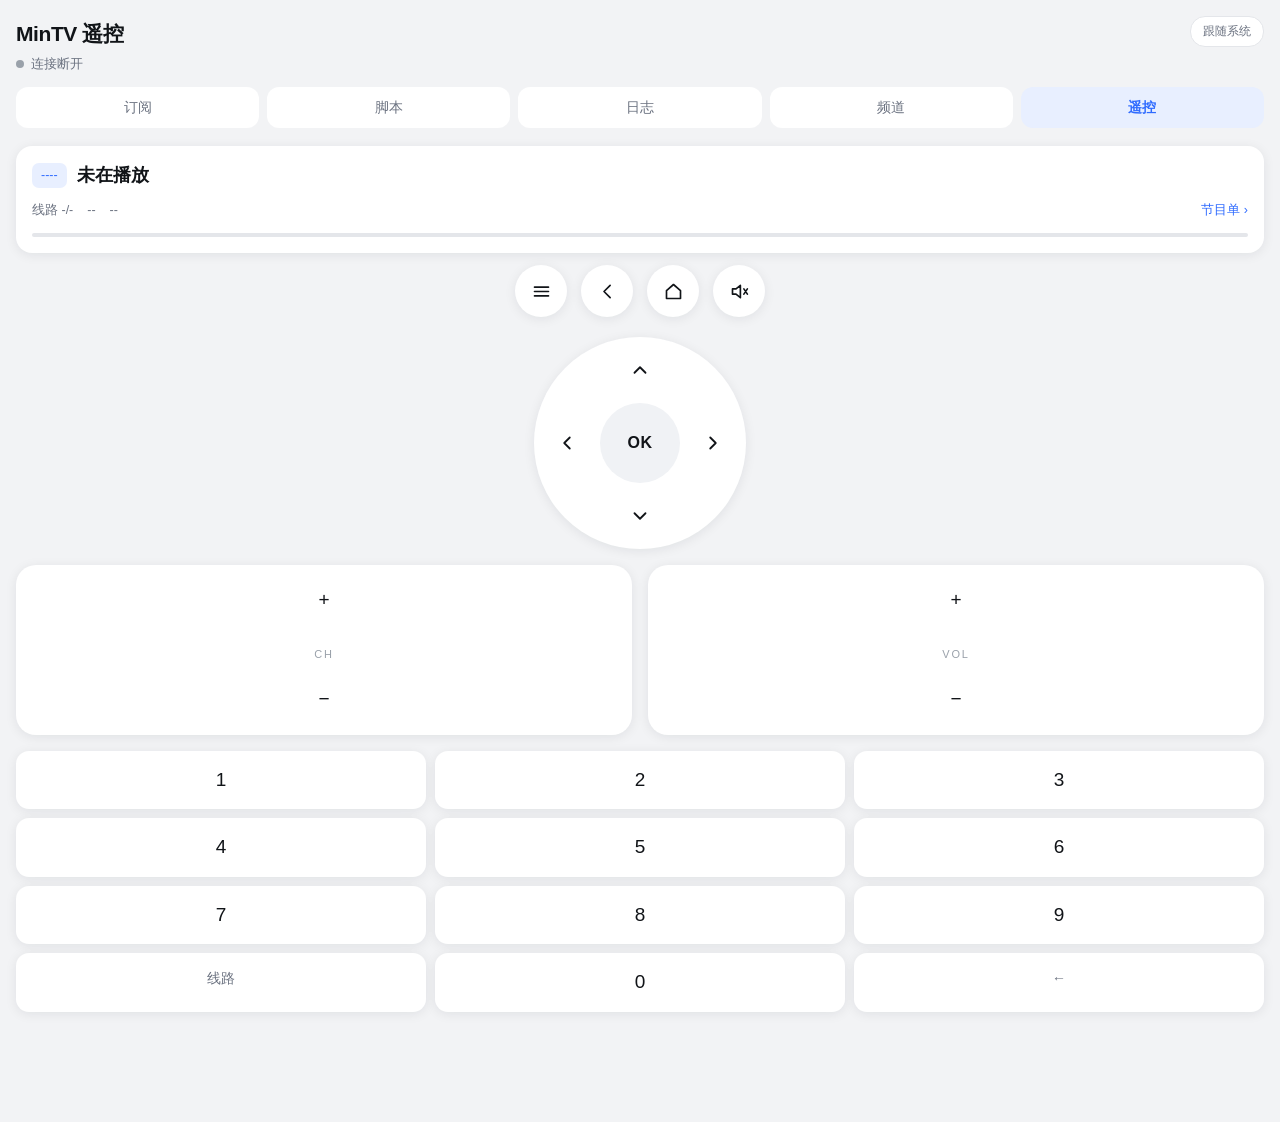
==== commit c7f034bd: "feat: 脚本管理（后台接口 + 手机页面） ## 后端  新增两个类：    data/ScriptStore    脚本文件读写 + 路由声明静态解析   data/ScriptLog     " ====
--- a/app/src/main/assets/remote/index.html
+++ b/app/src/main/assets/remote/index.html
@@ -81,9 +81,7 @@
   <button class="theme" data-theme-btn onclick="MintvTheme.cycle()">跟随系统</button>
 </div>
 
-<div class="navtabs">
-  <a href="subs">订阅</a><a href="channels.html">频道</a><a class="on">遥控</a>
-</div>
+<div class="navtabs"><a href="/">订阅</a><a href="/scripts">脚本</a><a href="/logs">日志</a><a href="channels.html">频道</a><a href="remote" class="on">遥控</a></div>
 
 <div class="card tap" id="npCard" onclick="toggleEpg()">
   <div class="np">
@@ -276,5 +274,15 @@
 // 状态每秒刷新；切后台自动停（theme.js 里的 MintvPoll 处理）
 MintvPoll(refresh, 1000);
 </script>
+<script>
+// 离开本页前停掉轮询，防止和下一个页面的定时器打架
+document.addEventListener('click', function(e){
+  var a = e.target.closest && e.target.closest('a[href]');
+  if (a && a.getAttribute('href').indexOf('://') < 0 && window.MintvStopPoll) {
+    window.MintvStopPoll();
+  }
+}, true);
+window.addEventListener('pagehide', function(){ if (window.MintvStopPoll) window.MintvStopPoll(); });
+</script>
 </body>
 </html>
--- a/app/src/main/assets/remote/app.css
+++ b/app/src/main/assets/remote/app.css
@@ -65,9 +65,11 @@
 .theme:active,.themebtn:active{background:var(--hover)}
 
 /* ---------- 页面切换 ---------- */
-.navtabs{display:flex;gap:8px;margin:0 0 16px}
+.navtabs{display:flex;gap:8px;margin:0 0 16px;overflow-x:auto;padding-bottom:2px}
+.navtabs::-webkit-scrollbar{display:none}
 .navtabs a{
-  flex:1;text-align:center;padding:10px 0;border-radius:12px;font-size:14px;
+  flex:1 0 auto;min-width:68px;text-align:center;padding:10px 4px;
+  border-radius:12px;font-size:14px;white-space:nowrap;
   color:var(--muted);text-decoration:none;background:var(--card);
   transition:background .15s;
 }
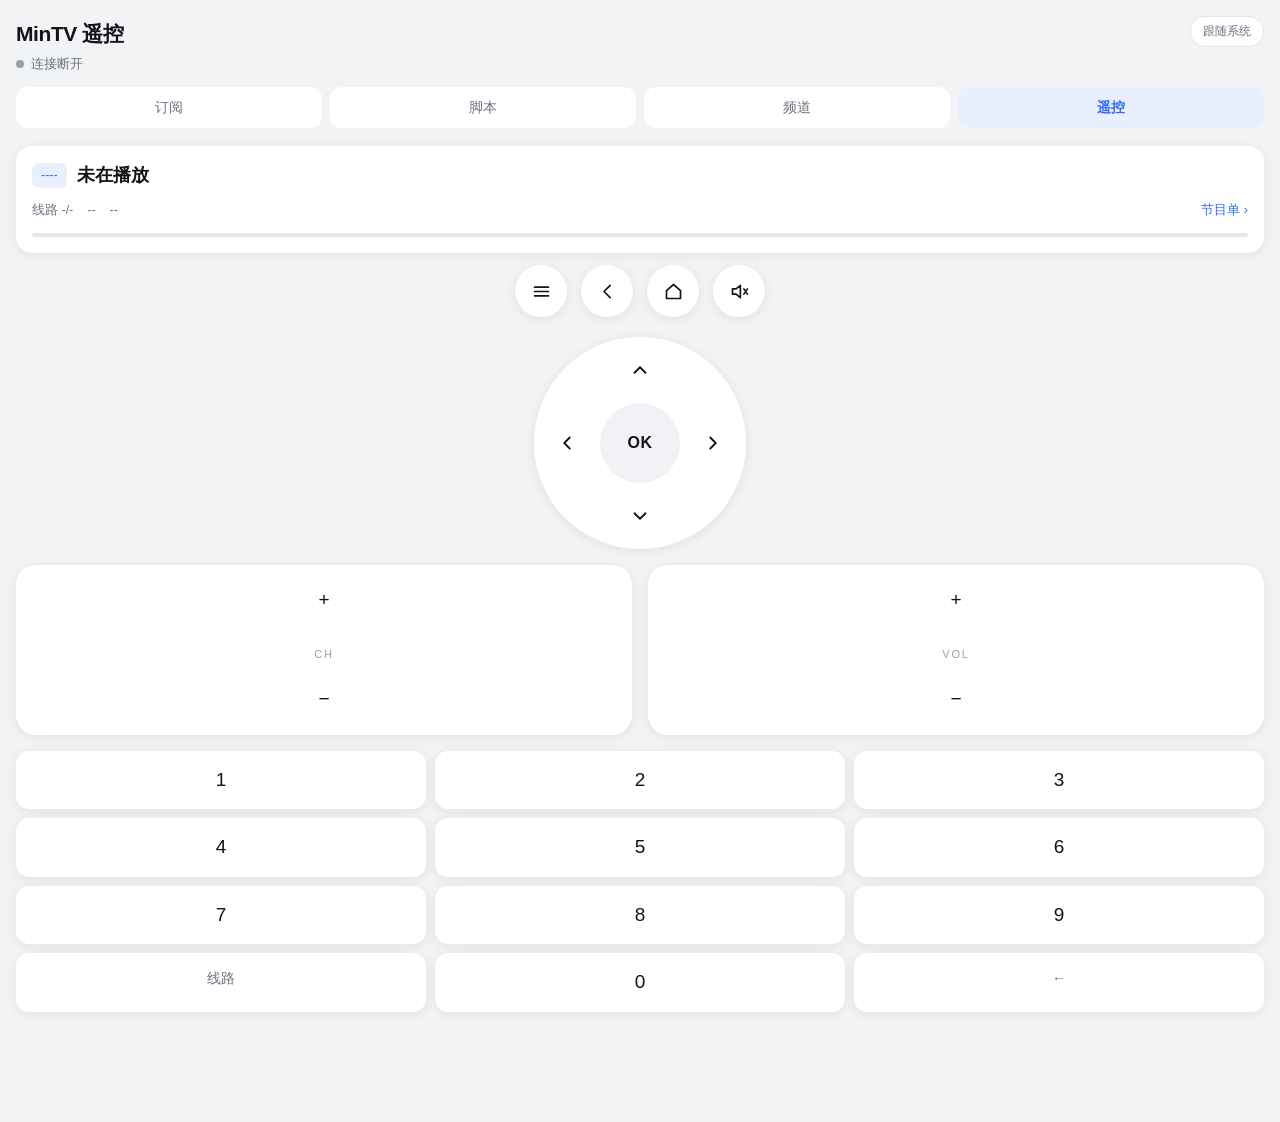
==== commit 7b09a528: "feat: 统一通知条 + 关于页重做 + 脚本日志内嵌 ## 统一通知条 NotifyBar  顶部居中，宽度随内容，四种语义（info/ok/warn/error）， 带可选说明行。2600ms " ====
--- a/app/src/main/assets/remote/index.html
+++ b/app/src/main/assets/remote/index.html
@@ -81,7 +81,7 @@
   <button class="theme" data-theme-btn onclick="MintvTheme.cycle()">跟随系统</button>
 </div>
 
-<div class="navtabs"><a href="/">订阅</a><a href="/scripts">脚本</a><a href="/logs">日志</a><a href="channels.html">频道</a><a href="remote" class="on">遥控</a></div>
+<div class="navtabs"><a href="/">订阅</a><a href="/scripts">脚本</a><a href="channels.html">频道</a><a href="remote" class="on">遥控</a></div>
 
 <div class="card tap" id="npCard" onclick="toggleEpg()">
   <div class="np">
